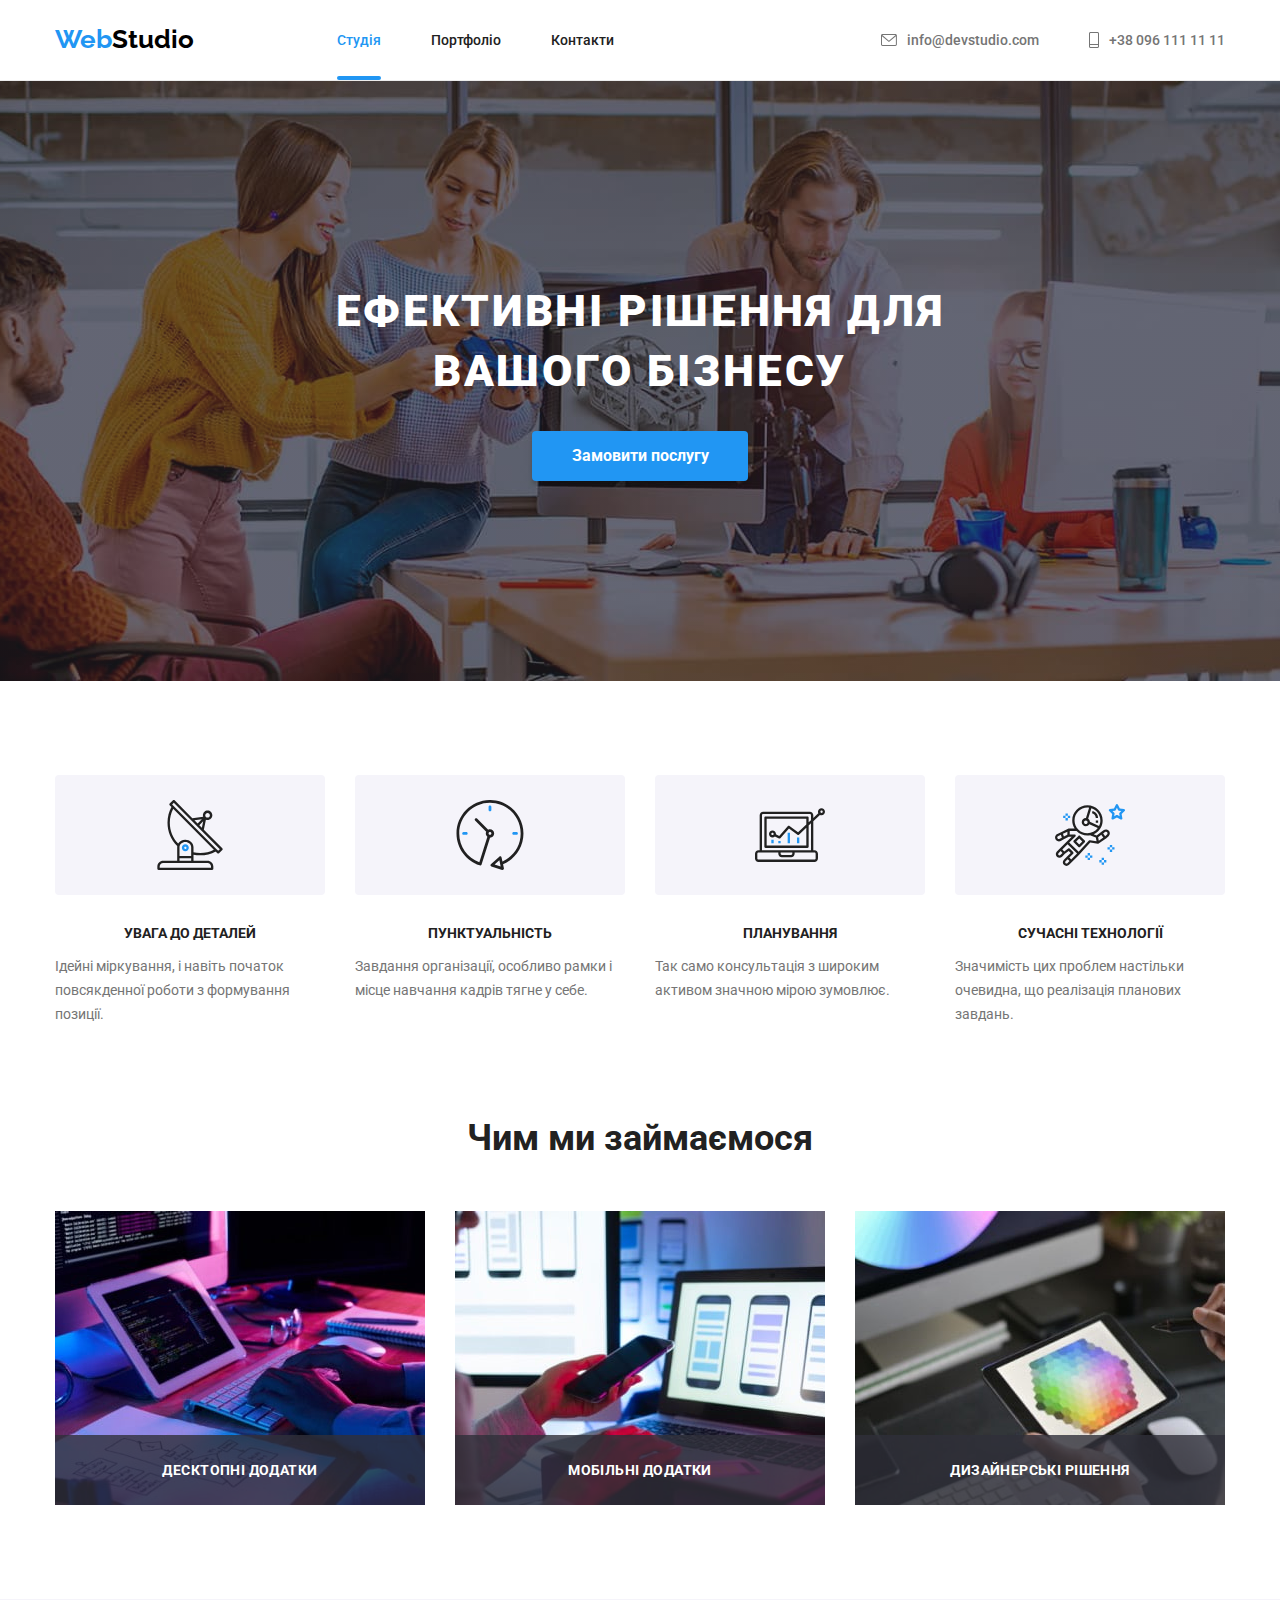
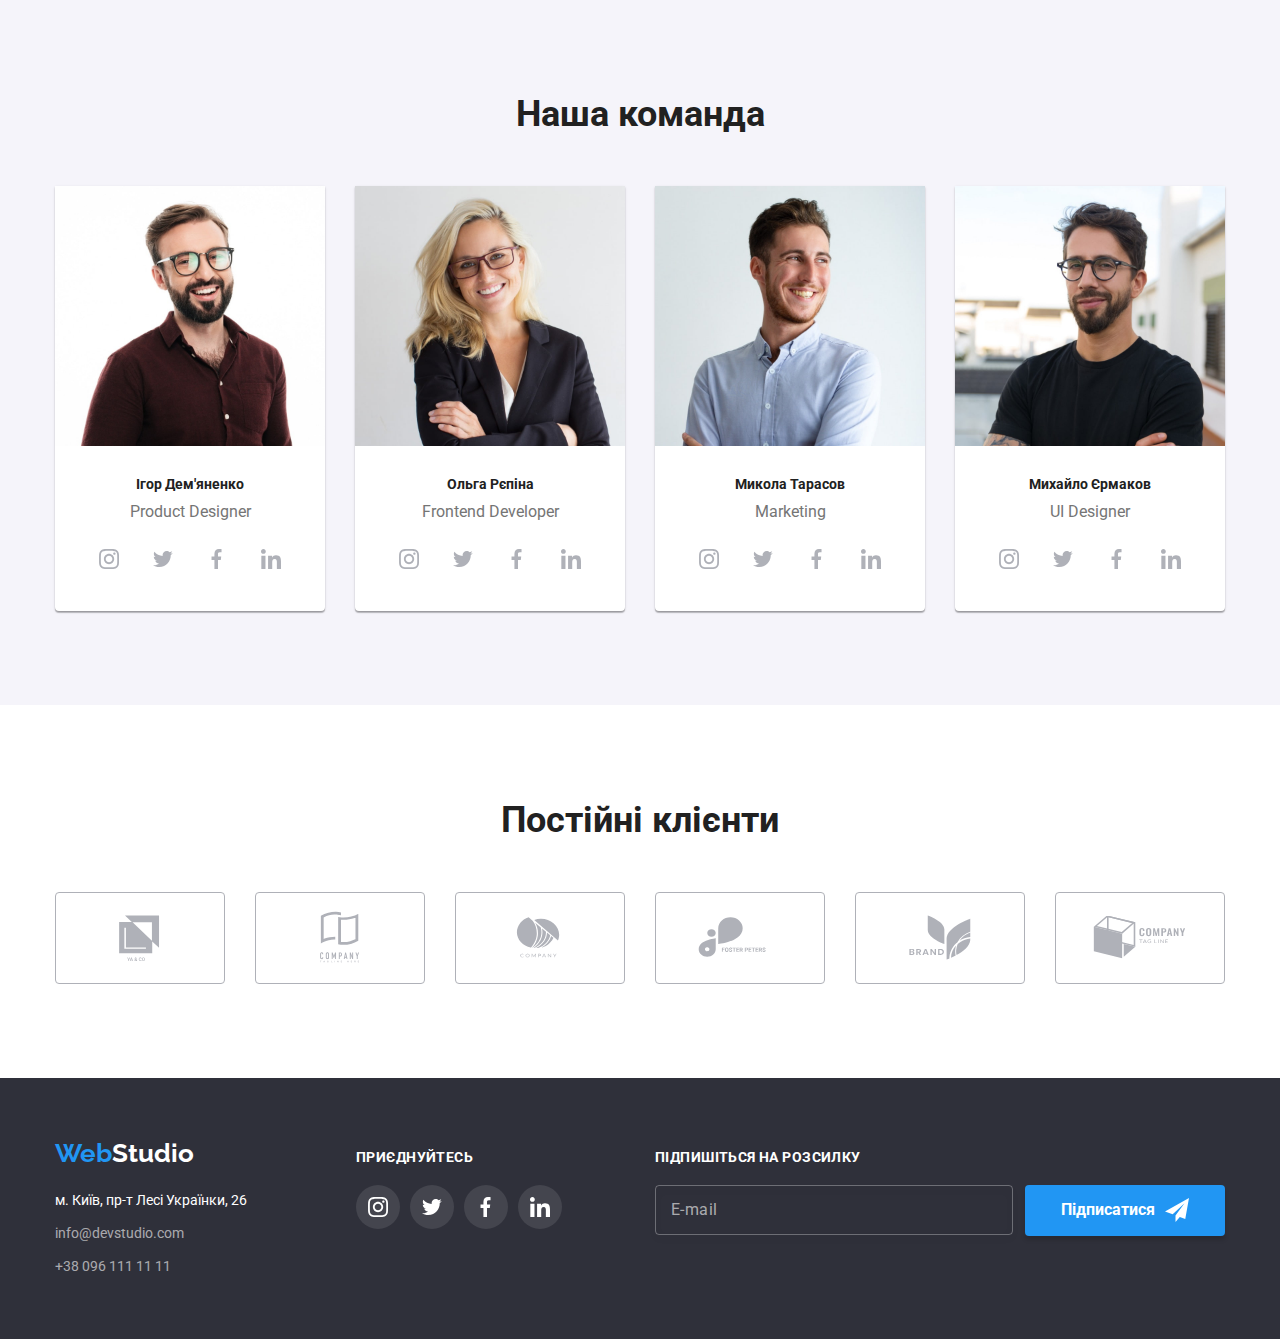
==== index.html @ 1f41b93c "Initial commit" ====
<!DOCTYPE html>
<html lang="uk">
  <head>
    <meta charset="UTF-8" />
    <meta http-equiv="X-UA-Compatible" content="IE=edge" />
    <meta name="viewport" content="width=device-width, initial-scale=1.0" />
    <title>Студія</title>
    <!-- шрифти -->
    <link rel="preconnect" href="https://fonts.googleapis.com" />
    <link rel="preconnect" href="https://fonts.gstatic.com" crossorigin />
    <link
      href="https://fonts.googleapis.com/css2?family=Raleway:wght@700&family=Roboto:wght@400;500;700;900&display=swap"
      rel="stylesheet"
    />
    <!-- нормалізатор -->
    <link
      rel="stylesheet"
      href="https://cdnjs.cloudflare.com/ajax/libs/modern-normalize/1.1.0/modern-normalize.min.css"
    />
    <!-- стилі -->
    <link rel="stylesheet" href="./css/styles.css" />
  </head>

  <body>
    <header class="top-line">
      <div class="container mein-line">
        <nav class="nav-sector">
          <a class="link logo-link" href="./index.html"><span class="logo">Web</span>Studio</a>
          <ul class="site-nav list">
            <li class="item"><a class="link connect current" href="./index.html">Студія</a></li>
            <li class="item">
              <a class="link connect" href="./portfolio.html">Портфоліо</a>
            </li>
            <li class="item"><a class="link connect" href="#">Контакти</a></li>
          </ul>
        </nav>
        <ul class="contact list">
          <li class="item">
            <a class="link connect" href="mailto:info@devstudio.com">
              <svg class="icon" width="16" height="12">
                <use href="./images/icons.svg#envelope"></use></svg
              >info@devstudio.com
            </a>
          </li>
          <li class="item">
            <a class="link connect" href="tel:+380961111111">
              <svg class="icon" width="10" height="16">
                <use href="./images/icons.svg#phone"></use></svg
              >+38 096 111 11 11</a
            >
          </li>
        </ul>
      </div>
    </header>
    <main>
      <section class="hero">
        <div class="container">
          <h1 class="hero-title">Ефективні рішення для вашого бізнесу</h1>
          <button class="button button-hero" data-modal-open type="button">Замовити послугу</button>
        </div>
      </section>

      <section class="section">
        <!-- прихований заголовок -->
        <h2 class="visually-hidden">Переваги студії</h2>
        <div class="container">
          <ul class="list merit">
            <li class="list-merit">
              <div class="thumb">
                <svg class="thumb-icon" width="70" height="70">
                  <use href="./images/icons.svg#antenna"></use>
                </svg>
              </div>
              <h3 class="section-subtitle">УВАГА ДО ДЕТАЛЕЙ</h3>
              <p class="post-text">
                Ідейні міркування, i навіть початок повсякденної роботи з формування позиції.
              </p>
            </li>
            <li class="list-merit">
              <div class="thumb">
                <svg class="thumb-icon" width="70" height="70">
                  <use href="./images/icons.svg#clock"></use>
                </svg>
              </div>
              <h3 class="section-subtitle">ПУНКТУАЛЬНІСТЬ</h3>
              <p class="post-text">
                Завдання організації, особливо рамки і місце навчання кадрів тягне у себе.
              </p>
            </li>
            <li class="list-merit">
              <div class="thumb">
                <svg class="thumb-icon" width="70" height="70">
                  <use href="./images/icons.svg#diagram"></use>
                </svg>
              </div>
              <h3 class="section-subtitle">ПЛАНУВАННЯ</h3>
              <p class="post-text">
                Так само консультація з широким активом значною мірою зумовлює.
              </p>
            </li>
            <li class="list-merit">
              <div class="thumb">
                <svg class="thumb-icon" width="70" height="70">
                  <use href="./images/icons.svg#astronaut"></use>
                </svg>
              </div>
              <h3 class="section-subtitle">СУЧАСНІ ТЕХНОЛОГІЇ</h3>
              <p class="post-text">
                Значимість цих проблем настільки очевидна, що реалізація планових завдань.
              </p>
            </li>
          </ul>
        </div>
      </section>
      <section class="section section-work">
        <div class="container">
          <h2 class="section-title">Чим ми займаємося</h2>
          <ul class="list work">
            <li class="work-foto">
              <img
                class="image"
                src="./images/studio/img-1.jpeg"
                alt="Програмист пряцює за столом. Нtml код."
                width="370"
                height="294"
              />
              <div class="work-overley">
                <h3 class="work-subtitle">Десктопні додатки</h3>
              </div>
            </li>

            <li class="work-foto">
              <img
                class="image"
                src="./images/studio/img-2.jpeg"
                alt="Дизайнер розробляе мобільні додатки. Інтерфейс для смартфона."
                width="370"
                height="294"
              />
              <div class="work-overley">
                <h3 class="work-subtitle">Мобільні додатки</h3>
              </div>
            </li>
            <li class="work-foto">
              <img
                class="image"
                src="./images/studio/img-3.jpeg"
                alt="Художник вебдизайнер вибирає кольор на графичному планшеті."
                width="370"
                height="294"
              />
              <div class="work-overley">
                <h3 class="work-subtitle">Дизайнерські рішення</h3>
              </div>
            </li>
          </ul>
        </div>
      </section>
      <section class="section-team section">
        <div class="container">
          <h2 class="section-title">Наша команда</h2>
          <ul class="list team">
            <li class="team-list">
              <img
                class="image member"
                src="./images/studio/img-4.jpeg"
                alt="Ігор Дем'яненко"
                width="270"
                height="260"
              />
              <h3 class="section-subtitle">Ігор Дем'яненко</h3>
              <p class="desc-text" lang="en">Product Designer</p>
              <ul class="list social-links">
                <li class="item social-item">
                  <a class="link social-link" href="#" aria-label="instagram">
                    <svg class="icon">
                      <use href="./images/icons.svg#instagram"></use>
                    </svg>
                  </a>
                </li>
                <li class="item social-item">
                  <a class="link social-link" href="#" aria-label="twitter">
                    <svg class="icon">
                      <use href="./images/icons.svg#twitter"></use>
                    </svg>
                  </a>
                </li>
                <li class="item social-item">
                  <a class="link social-link" href="#" aria-label="facebook">
                    <svg class="icon">
                      <use href="./images/icons.svg#facebook"></use>
                    </svg>
                  </a>
                </li>
                <li class="item social-item">
                  <a class="link social-link" href="#" aria-label="linkedin">
                    <svg class="icon">
                      <use href="./images/icons.svg#linkedin"></use>
                    </svg>
                  </a>
                </li>
              </ul>
            </li>
            <li class="team-list">
              <img
                class="image member"
                src="./images/studio/img-5.jpeg"
                alt="Ольга Рєпіна"
                width="270"
                height="260"
              />
              <h3 class="section-subtitle">Ольга Рєпіна</h3>
              <p class="desc-text" lang="en">Frontend Developer</p>
              <ul class="list social-links">
                <li class="item social-item">
                  <a class="link social-link" href="#" aria-label="instagram">
                    <svg class="icon">
                      <use href="./images/icons.svg#instagram"></use>
                    </svg>
                  </a>
                </li>
                <li class="item social-item">
                  <a class="link social-link" href="#" aria-label="twitter">
                    <svg class="icon">
                      <use href="./images/icons.svg#twitter"></use>
                    </svg>
                  </a>
                </li>
                <li class="item social-item">
                  <a class="link social-link" href="#" aria-label="facebook">
                    <svg class="icon">
                      <use href="./images/icons.svg#facebook"></use>
                    </svg>
                  </a>
                </li>
                <li class="item social-item">
                  <a class="link social-link" href="#" aria-label="linkedin">
                    <svg class="icon">
                      <use href="./images/icons.svg#linkedin"></use>
                    </svg>
                  </a>
                </li>
              </ul>
            </li>
            <li class="team-list">
              <img
                class="image member"
                src="./images/studio/img-6.jpeg"
                alt="Микола Тарасов"
                width="270"
                height="260"
              />
              <h3 class="section-subtitle">Микола Тарасов</h3>
              <p class="desc-text" lang="en">Marketing</p>
              <ul class="list social-links">
                <li class="item social-item">
                  <a class="link social-link" href="#" aria-label="instagram">
                    <svg class="icon">
                      <use href="./images/icons.svg#instagram"></use>
                    </svg>
                  </a>
                </li>
                <li class="item social-item">
                  <a class="link social-link" href="#" aria-label="twitter">
                    <svg class="icon">
                      <use href="./images/icons.svg#twitter"></use>
                    </svg>
                  </a>
                </li>
                <li class="item social-item">
                  <a class="link social-link" href="#" aria-label="facebook">
                    <svg class="icon">
                      <use href="./images/icons.svg#facebook"></use>
                    </svg>
                  </a>
                </li>
                <li class="item social-item">
                  <a class="link social-link" href="#" aria-label="linkedin">
                    <svg class="icon">
                      <use href="./images/icons.svg#linkedin"></use>
                    </svg>
                  </a>
                </li>
              </ul>
            </li>
            <li class="team-list">
              <img
                class="image member"
                src="./images/studio/img-7.jpeg"
                alt="Михайло Єрмаков"
                width="270"
                height="260"
              />
              <h3 class="section-subtitle">Михайло Єрмаков</h3>
              <p class="desc-text" lang="en">UI Designer</p>
              <ul class="list social-links">
                <li class="item social-item">
                  <a class="link social-link" href="#" aria-label="instagram">
                    <svg class="icon">
                      <use href="./images/icons.svg#instagram"></use>
                    </svg>
                  </a>
                </li>
                <li class="item social-item">
                  <a class="link social-link" href="#" aria-label="twitter">
                    <svg class="icon">
                      <use href="./images/icons.svg#twitter"></use>
                    </svg>
                  </a>
                </li>
                <li class="item social-item">
                  <a class="link social-link" href="#" aria-label="facebook">
                    <svg class="icon">
                      <use href="./images/icons.svg#facebook"></use>
                    </svg>
                  </a>
                </li>
                <li class="item social-item">
                  <a class="link social-link" href="#" aria-label="linkedin">
                    <svg class="icon">
                      <use href="./images/icons.svg#linkedin"></use>
                    </svg>
                  </a>
                </li>
              </ul>
            </li>
          </ul>
        </div>
      </section>
      <section class="section">
        <div class="container">
          <h2 class="section-title">Постійні клієнти</h2>
          <ul class="list clients">
            <li class="clients-item">
              <a class="link clients-link" href="#">
                <svg class="thumb-icon">
                  <use href="./images/icons.svg#client-1"></use>
                </svg>
              </a>
            </li>
            <li class="clients-item">
              <a class="link clients-link" href="#">
                <svg class="thumb-icon">
                  <use href="./images/icons.svg#client-2"></use>
                </svg>
              </a>
            </li>
            <li class="clients-item">
              <a class="link clients-link" href="#">
                <svg class="thumb-icon">
                  <use href="./images/icons.svg#client-3"></use>
                </svg>
              </a>
            </li>
            <li class="clients-item">
              <a class="link clients-link" href="#">
                <svg class="thumb-icon">
                  <use href="./images/icons.svg#client-4"></use>
                </svg>
              </a>
            </li>
            <li class="clients-item">
              <a class="link clients-link" href="#">
                <svg class="thumb-icon">
                  <use href="./images/icons.svg#client-5"></use>
                </svg>
              </a>
            </li>
            <li class="clients-item">
              <a class="link clients-link" href="#">
                <svg class="thumb-icon">
                  <use href="./images/icons.svg#client-6"></use>
                </svg>
              </a>
            </li>
          </ul>
        </div>
      </section>
    </main>
    <footer class="page-footer">
      <div class="container footer-conteiner">
        <div class="footer-link">
          <a class="link logo-link logo-footer" href="./index.html"
            ><span class="logo">Web</span>Studio</a
          >
          <address>
            <ul class="list address">
              <li class="address-item">
                <a
                  class="link reach"
                  href="https://goo.gl/maps/CPtrU1FHBa2aNyZL9"
                  target="_blank"
                  rel="noopener noreferrer nofollow"
                  >м. Київ, пр-т Лесі Українки, 26</a
                >
              </li>
              <li class="address-item">
                <a class="link connect contact-address" href="mailto:info@devstudio.com"
                  >info@devstudio.com</a
                >
              </li>
              <li class="address-item">
                <a class="link connect contact-address" href="tel:+380961111111"
                  >+38 096 111 11 11</a
                >
              </li>
            </ul>
          </address>
        </div>
        <div class="social-bloc">
          <p class="welcome-text"><strong>приєднуйтесь</strong></p>
          <ul class="list social-links">
            <li class="item social-item">
              <a class="link social-link welcome-link" href="#" aria-label="instagram">
                <svg class="icon">
                  <use href="./images/icons.svg#instagram"></use>
                </svg>
              </a>
            </li>
            <li class="item social-item">
              <a class="link social-link welcome-link" href="#" aria-label="twitter">
                <svg class="icon">
                  <use href="./images/icons.svg#twitter"></use>
                </svg>
              </a>
            </li>
            <li class="item social-item">
              <a class="link social-link welcome-link" href="#" aria-label="facebook">
                <svg class="icon">
                  <use href="./images/icons.svg#facebook"></use>
                </svg>
              </a>
            </li>
            <li class="item social-item">
              <a class="link social-link welcome-link" href="#" aria-label="linkedin">
                <svg class="icon">
                  <use href="./images/icons.svg#linkedin"></use>
                </svg>
              </a>
            </li>
          </ul>
        </div>
        <div class="subscribe">
          <p class="welcome-text"><strong>Підпишіться на розсилку</strong></p>
          <form class="form-footer js-speaker-form">
            <input type="email" class="form-input-footer" name="email" id="mail" />
            <label for="mail" class="form-label-footer">E-mail</label>
            <button class="button button-hero btn-submit" type="submit">
              Підписатися<svg class="icon" width="24" height="24">
                <use href="./images/icons.svg#send"></use>
              </svg>
            </button>
          </form>
        </div>
      </div>
    </footer>

    <div class="bacdrop is-hidden" data-modal>
      <div class="modal">
        <form class="form js-speaker-form">
          <button class="button btn-close" data-modal-close type="button" aria-label="close">
            <svg class="icon" width="18" height="18">
              <use href="./images/icons.svg#close"></use>
            </svg>
          </button>

          <b class="slogan">Залиште свої дані, ми вам передзвонимо</b>

          <p class="form-field">
            <label for="name" class="form-label">Ім'я</label>
            <input type="name" class="form-input" name="name" id="name" />
            <svg class="icon" width="18" height="18">
              <use href="./images/icons.svg#person"></use>
            </svg>
          </p>

          <p class="form-field">
            <label for="tel" class="form-label">Телефон</label>
            <input type="tel" class="form-input" name="tel" id="tel" />
            <svg class="icon" width="18" height="18">
              <use href="./images/icons.svg#tel"></use>
            </svg>
          </p>

          <p class="form-field">
            <label for="mail" class="form-label">Пошта</label>
            <input type="email" class="form-input" name="email" id="mail" />
            <svg class="icon" width="18" height="18">
              <use href="./images/icons.svg#evelope-black"></use>
            </svg>
          </p>

          <p class="form-field form-comment">
            <label for="comment" class="form-label">Коментар</label>
            <textarea
              name="comment"
              class="form-textarea"
              rows="5"
              placeholder="Введіть текст"
              id="comment"
            ></textarea>
          </p>

          <p class="check">
            <label for="policy" class="form-label"><input type="checkbox" class="checkbox" name="policy" id="policy" /><svg class="icon" width="18" height="18">
              <use href="./images/icons.svg#check"></use>
            </svg>Погоджуюся з розсилкою та приймаю <a class="policy" href="http://">Умови договору</a>
            </label>
          </p>

          <button class="button button-hero btn-submit" type="submit">Відправити</button>
        </form>
      </div>
    </div>
    <script src="./js/modal.js"></script>

    <script>
      (() => {
        document.querySelector(".js-speaker-form").addEventListener("submit", e => {
          e.preventDefault();

          new FormData(e.currentTarget).forEach((value, name) => console.log(`${name}: ${value}`));

          e.currentTarget.reset();
        });
      })();
    </script>
  </body>
</html>
---- css/styles.css ----
:root {
  /* шрифти */
  --font-family-primary: "Roboto", sans-serif;
  --font-weight-more: 700;
  --font-weight-less: 500;
  --font-size-more: 16px;
  --font-size-less: 14px;
  /* колор */
  --color-primary: #757575;
  --color-secondary: #212121;
  --color-brand: #2f303a;
  --color-img-overlay: rgba(47, 48, 58, 0.4);
  --color-accent: #2196f3;
  --top-line-bg: #ffffff;
  --color-background: #ffffff;
  --color-background-light: #f5f4fa;
  --color-logo: #000000;
  --color-logo-footer: #ffffff;
  --color-hero: #ffffff;
  --color-white: #ffffff;
  --color-activ-btn: #188ce8;
  --color-header-border: #ececec;
  --color-border-box: #eeeeee;
  --color-icon: #afb1b8;
  --color-contact-tooter: rgba(255, 255, 255, 0.6);
  /* анімація */
  --color-background-box: rgba(33, 150, 243, 0.9);
  --timing-function: cubic-bezier(0.4, 0, 0.2, 1);
  /*  */
  --fill-icon-dark: #212121;
}
/* спадкодавець */
body {
  background-color: var(--color-background);
  color: var(--color-primary);
  font-family: var(--font-family-primary);
  margin: 0;
}

/* скидання властивості стилей */
.list {
  list-style: none;
  padding: 0;
  margin: 0;
}

.image {
  display: block;
  max-width: 100%;
  height: auto;
}

.link {
  text-decoration: none;
}

/* кнопка загальні властивості */
.button {
  border: none;
  margin-top: 0;
  margin-bottom: 0;
  cursor: pointer;
  border-radius: 4px;
  font-family: inherit;
  font-size: var(--font-size-more);
}

/* Порядок оформлення стилів:
1. Позиціювання єлементів
2. Блочна модель (геометрія)
3. Кольор та текст
4. Ефекти (аніації, переходи) */

/* Оформлення блоків */
.container {
  width: 1200px;
  margin-left: auto;
  margin-right: auto;
  padding: 0 15px;
}

/* heder */
.top-line {
  background-color: var(--top-line-bg);
  border-bottom: 1px solid var(--color-header-border);
}

/*logo*/
.logo {
  color: var(--color-accent);
}

.logo-link {
  margin-right: 93px;
  color: var(--color-logo);
  font-family: "Raleway", sans-serif;
  font-weight: 700;
  font-size: 26px;
  line-height: 1.2;
  text-decoration: none;
}

/*  header */
.mein-line {
  display: flex;
}
/* Site nav*/
.nav-sector {
  display: flex;
  align-items: center;
  gap: 50px;
}
.site-nav {
  display: flex;
  gap: 50px;
}

.site-nav .connect {
  display: block;
  padding: 32px 0;
  color: var(--color-secondary);
  font-weight: var(--font-weight-less);
  font-size: var(--font-size-less);
  line-height: 1.143;
}

.connect {
  transition: color 250ms var(--timing-function);
}

.site-nav .connect:hover,
.site-nav .connect:focus {
  color: var(--color-accent);
}

.site-nav .connect.current {
  color: var(--color-accent);
}
.site-nav .item {
  text-decoration: unset;
  text-decoration-line: var(--color-accent);
}
/*contact*/
.contact {
  display: flex;
  margin-left: auto;
  gap: 50px;
}

.current {
  position: relative;
}

.current::after {
  content: "";
  position: absolute;
  left: 0;
  bottom: 0;
  display: block;
  width: 100%;
  height: 4px;
  border-radius: 2px;
  background-color: var(--color-accent);
}

/* Мейл. тел. */
.contact .connect {
  display: flex;
  padding: 32px 0;
  gap: 10px;
  color: var(--color-primary);
  font-weight: var(--font-weight-less);
  font-size: var(--font-size-less);
  fill: currentColor;
  line-height: 1.143;
}

.contact .connect:hover,
.contact .connect:focus {
  color: var(--color-accent);
}

/* іконки мейл. тел. */
.connect .icon {
  align-self: center;
}

/* hero */
.hero {
  text-align: center;
  padding-top: 200px;
  padding-bottom: 200px;
  max-width: 1600px;
  margin: 0 auto;
  background-color: var(--color-brand);
  background-image: linear-gradient(to right, var(--color-img-overlay), var(--color-img-overlay)),
    url(../images/studio/Img-team.jpeg);
  background-repeat: no-repeat;
  background-size: cover;
  background-position: center;
}

.hero-title {
  margin: 0 auto;
  margin-bottom: 30px;
  text-transform: uppercase;
  text-align: center;
  letter-spacing: 0.06em;
  width: 696px;
  color: var(--color-hero);
  font-weight: 900;
  font-size: 44px;
  line-height: 1.364;
}

.button-hero {
  padding: 10px 32px;
  min-width: 216px;
  align-items: center;
  text-align: center;
  color: var(--color-white);
  background-color: var(--color-accent);
  box-shadow: 0px 4px 4px rgba(0, 0, 0, 0.15);
  font-weight: var(--font-weight-more);
  line-height: 1.9;

  transition: background-color 250ms var(--timing-function);
}
/* активна кнопка в герої*/
.button-hero:hover,
.button-hero:focus {
  background-color: var(--color-activ-btn);
  box-shadow: 0px 4px 4px rgba(0, 0, 0, 0.15);
}
/* section */
.section {
  padding-top: 94px;
  padding-bottom: 94px;
}

/* переваги студії */
.merit {
  display: flex;
  max-width: 1170px;
  height: 248px;
  gap: 30px;
}

.visually-hidden {
  position: absolute;
  white-space: nowrap;
  width: 1px;
  height: 1px;
  overflow: hidden;
  border: 0;
  padding: 0;
  clip: rect(0 0 0 0);
  clip-path: inset(50%);
  margin: -1px;
}

.list-merit {
  width: 270px;
}

.thumb {
  display: flex;
  align-items: center;
  justify-content: center;
  height: 120px;
  background-color: var(--color-background-light);
  border-radius: 4px;
  margin-bottom: 30px;
}

.section-subtitle {
  margin-top: 0px;
  margin-bottom: 10px;
  text-align: center;

  color: var(--color-secondary);
  font-weight: var(--font-weight-more);
  font-size: var(--font-size-less);
  line-height: 1.143;
}

.member {
  margin-bottom: 30px;
}

/* чим ми займаемося */
.section-work {
  padding-top: 0;
}
.section-title {
  margin-top: 0;
  margin-bottom: 50px;
  text-align: center;
  color: var(--color-secondary);
  font-weight: var(--font-weight-more);
  font-size: 36px;
  line-height: 1.2;
}

.work {
  display: flex;
  gap: 30px;
}
.work-foto {
  position: relative;
}

.work-overley {
  position: absolute;
  bottom: 0;
  right: 0;
  width: 100%;
  height: 70px;

  background: rgba(47, 48, 58, 0.8);
}

.work-subtitle {
  padding: 27px 0;
  margin: 0;
  color: var(--color-white);
  font-size: var(--font-size-less);
  line-height: 1.143;
  letter-spacing: 0.03em;
  text-align: center;
  text-transform: uppercase;
}

/* наша команда */
.section-team {
  background-color: var(--color-background-light);
}

.team {
  display: flex;
  gap: 30px;
}

.team-list {
  background-color: var(--color-white);
  box-shadow: 0px 1px 3px rgba(0, 0, 0, 0.12), 0px 1px 1px rgba(0, 0, 0, 0.14),
    0px 2px 1px rgba(0, 0, 0, 0.2);
  border-radius: 0px 0px 4px 4px;
}

.desc-text {
  margin-top: 0;
  margin-bottom: 16px;
  text-align: center;

  font-size: var(--font-size-more);
  line-height: 1.2;
}

/* блок посилань на соцмережи */
.social-links {
  display: flex;
  align-items: center;
  justify-content: center;
  margin: 0 auto;
  gap: 10px;
  margin-bottom: 30px;
}

/* посилання на соцмережи */
.social-item {
  width: 44px;
  height: 44px;
}

.item .social-link {
  display: flex;
  align-items: center;
  justify-content: center;
  border-radius: 50%;
  width: 100%;
  height: 100%;
  color: var(--color-icon);
  fill: currentColor;

  transition: background-color 250ms var(--timing-function), color 250ms var(--timing-function);
}

.social-link .icon {
  width: 20px;
  height: 20px;
}

.item .social-link:hover,
.item .social-link:focus {
  background-color: var(--color-accent);
  color: var(--color-white);
}

/* Постійні кліенти */
.clients {
  display: flex;
  gap: 30px;
}

.clients-item {
  width: 170px;
  height: 92px;
}

.clients-link {
  display: flex;
  align-items: center;
  justify-content: center;
  width: 100%;
  height: 100%;
}

.clients-link .thumb-icon {
  width: 170px;
  height: 92px;
  fill: var(--color-icon);
  padding: 0 32px;
  border: 1px solid var(--color-icon);
  border-radius: 4px;

  transition: fill 250ms var(--timing-function), border-color 250ms var(--timing-function);
}

.clients-link .thumb-icon:hover {
  fill: var(--color-accent);
  border-color: var(--color-accent);
}

/* futer */
.page-footer {
  padding-top: 60px;
  padding-bottom: 60px;

  background-color: var(--color-brand);
}

.footer-conteiner {
 display: flex;
  align-items: baseline;
  gap: 93px;
}

.footer-link {
  min-width: 208px;
}
/* logo */
.logo-footer {
  color: var(--color-logo-footer);
}
/* address */
.address {
  margin-top: 20px;
}

.address-item {
  margin-bottom: 9px;
}
.address-item:last-child {
  margin-bottom: 0;
}
.reach {
  color: var(--color-white);
  font-style: normal;
  font-weight: inherit;
  font-size: var(--font-size-less);
  line-height: 1.714;

  transition: color 250ms var(--timing-function);
}

.reach:hover,
.reach:focus {
  color: var(--color-accent);
}

.contact-address {
  color: rgba(255, 255, 255, 0.6);
  font-style: normal;
  font-weight: inherit;
  font-size: var(--font-size-less);
  line-height: 1.714;
  transition: color 250ms var(--timing-function);
}

.contact-address:hover,
.contact-address:focus {
  color: var(--color-accent);
}

/* запрошення у футорі */

.welcome-text {
  text-transform: uppercase;
  font-size: 14px;
  line-height: 1.143;
  letter-spacing: 0.03em;
  color: var(--color-white);
  margin: 0;
  margin-bottom: 20px;
}

.welcome-link {
  background: rgba(255, 255, 255, 0.1);
}

.welcome-link .icon {
  fill: var(--color-white);
}


.form-footer {
  position: relative;
  display: flex;
  align-items: center;
  justify-content: center;
  gap: 12px;
}

.form-footer > .btn-submit {
  display: flex;
  align-items: center;
  justify-content: center;
  min-width: 200px;
  fill: currentColor;
  gap: 10px;
}

.form-footer .form-input-footer {
  width: 358px;
  height: 50px;
  padding: 15px 16px;
  background-color: transparent;
  border: 1px solid rgba(255, 255, 255, 0.3);
  filter: drop-shadow(0px 4px 4px rgba(0, 0, 0, 0.15));
  border-radius: 4px;
  opacity: 1;
  font-size: 16px;
  line-height: 1.25;
  letter-spacing: 0.03em;

  color: rgba(255, 255, 255, 0.6);
}

.form-input-footer:focus + .form-label-footer {
  opacity: 0;
}

.form-label-footer {
  position: absolute;
  top: 15px;
  left: 16px;
  display: flex;
  align-items: center;
  font-size: 16px;
  line-height: 1.25;
  letter-spacing: 0.03em;

  color: rgba(255, 255, 255, 0.6);
}

/* porfolio */
/* кнопки фільтр */
.btn-line {
  display: flex;
  justify-content: center;
  margin-bottom: 50px;
  gap: 8px;
}

.button-filter {
  padding: 6px 22px;
  color: var(--color-secondary);
  background: var(--color-background-light);
  font-weight: var(--font-weight-less);
  line-height: 1.625;

  transition: color 250ms var(--timing-function), background-color 250ms var(--timing-function),
    box-shadow 250ms var(--timing-function);
}

.button-filter:hover,
.button-filter:focus {
  background-color: var(--color-accent);
  color: var(--color-white);
  box-shadow: 0px 3px 1px rgba(0, 0, 0, 0.1), 0px 1px 2px rgba(0, 0, 0, 0.08),
    0px 2px 2px rgba(0, 0, 0, 0.12);
}

.button-filter:active {
  background-color: var(--color-activ-btn);
}

/* список робіт */
.portfolio {
  display: flex;
  flex-wrap: wrap;
  gap: 30px;
}
.portfolio-box {
  flex-basis: calc((100% - 60px) / 3);
  transition: box-shadow 250ms var(--timing-function);
}

/* обкладинка */
.cover {
  position: relative;
  overflow: hidden;
}
.overlay {
  position: absolute;
  top: 0;
  left: 0;
  width: 100%;
  height: 100%;
  background-color: var(--color-background-box);

  transform: translateY(100%);
  transition: transform 250ms var(--timing-function);
}

.portfolio-box:hover .overlay {
  transform: translateY(0);
}

.overlay:hover,
.overlay:focus {
  transform: translateY(0);
}

/* опис роботи */
.job-description {
  color: var(--color-white);
  padding: 63px 24px;
  font-size: 18px;
  line-height: 1.555;
  letter-spacing: 0.03em;
}

.text-content {
  padding: 20px 24px;
  border: 1px solid var(--color-border-box);
  border-top: 0;
}

.portfolio-box:hover,
.portfolio-box:focus {
  box-shadow: 0px 1px 1px rgba(0, 0, 0, 0.12), 0px 4px 4px rgba(0, 0, 0, 0.06),
    1px 4px 6px rgba(0, 0, 0, 0.16);
}

.post-text {
  font-size: var(--font-size-less);
  line-height: 1.714;
}

.box-subtitle {
  margin: 0;
  color: var(--color-secondary);
  font-weight: var(--font-weight-more);
  font-size: 18px;
  line-height: 2;
  letter-spacing: 0.06em;
  white-space: nowrap;
  overflow: hidden;
  text-overflow: ellipsis;
}

.desc {
  margin: 0;
  margin-top: 4px;
  color: var(--color-primary);
  font-size: var(--font-size-more);
  line-height: 1.875;
  letter-spacing: 0.03em;
}

/* чи буде кращим використати для фону у герої контейнер .container-fluid ? */

.bacdrop {
  position: fixed;
  top: 0;
  left: 0;
  width: 100%;
  height: 100%;
  background-color: rgba(47, 48, 58, 0.4);

  opacity: 1;
  transition: opacity 250ms var(--timing-function);
}

.bacdrop.is-hidden {
  opacity: 0;
  pointer-events: none;
}

.bacdrop.is-hidden .modal {
  transform: translate(-50%, -50%) scale(2.4);
}

.modal {
  position: absolute;
  top: 50%;
  left: 50%;

  width: 528px;
  height: 581px;

  background: var(--color-white);
  box-shadow: 0px 1px 3px rgba(0, 0, 0, 0.12), 0px 1px 1px rgba(0, 0, 0, 0.14),
    0px 2px 1px rgba(0, 0, 0, 0.2);
  border-radius: 4px;

  transform: translate(-50%, -50%) scale(1);
  transition: transform 250ms var(--timing-function);
}

.btn-close {
  position: absolute;
  top: 8px;
  right: 8px;
  display: flex;
  align-items: center;
  justify-content: center;
  margin: 0;
  padding: 0;
  width: 30px;
  height: 30px;
  border-radius: 50%;
  background: var(--color-white);
  border: 1px solid rgba(0, 0, 0, 0.1);
  color: var(--color-icon);

  transition: fill 250ms var(--timing-function);
}

.btn-close:hover,
.btn-close:focus {
  fill: var(--color-accent);
}

/* оформляння форм */
/* форми у модальному вікні */

/* Порядок оформлення стилів:
1. Позиціювання єлементів
2. Блочна модель (геометрія)
3. Кольор та текст
4. Ефекти (аніації, переходи) */

textarea {
  resize: none;
}

.form {
  max-width: 528px;
  margin: 0 auto;
  padding: 40px;
  flex-direction: column;
}

.slogan {
  display: block;
  margin: 0;
  margin-bottom: 12px;
  font-size: 20px;
  line-height: 1.15;
  text-align: center;
  color: var(--color-secondary);
}

.form-field {
  position: relative;
  display: flex;
  flex-direction: column;
  margin: 0;
  margin-bottom: 10px;
}

.form-field > .form-label {
  font-size: 12px;
  line-height: 1.167;
  letter-spacing: 0.01em;
  margin-bottom: 4px;

  transition: color 250ms var(--timing-function);
}

.form-field > .form-input {
  height: 40px;
  padding: 12px 42px;
  border: 1px solid rgba(33, 33, 33, 0.2);
  border-radius: 4px;

  transition: border 250ms var(--timing-function);
}

.form-field .form-textarea {
  padding: 12px 16px;
  border: 1px solid rgba(33, 33, 33, 0.2);
  border-radius: 4px;

  transition: border 250ms var(--timing-function);
}

.form-field .form-textarea::placeholder {
  font-size: 12px;
  line-height: 1.167;
  letter-spacing: 0.01em;
  color: rgba(117, 117, 117, 0.5);
}

.form-comment {
  margin-bottom: 20px;
}

.form-field > .icon {
  position: absolute;
  top: 50%;
  left: 12px;
  fill: var(--fill-icon-dark);

  transition: fill 250ms var(--timing-function);
}

.form-input:hover,
.form-input:focus,
.form-textarea:hover,
.form-textarea:focus {
  border: 1px solid var(--color-accent);
  outline: none;
}

.form-field:hover > .icon,
.form-field:focus-within > .icon {
  fill: var(--color-accent);
}

/* прийняття умов відправки форми */

.check {
  
  display: flex;
  align-items: center;
  justify-content: center;
  margin: 0 0 30px;
}

.check > .form-label {
  position: relative;
  margin-left: 8px;
  padding-left: 23px;
  font-size: 14px;
  line-height: 1.714;
  letter-spacing: 0.03em;
  user-select: none;
}

/* .check .icon { */
  .form-label .icon {
  position: absolute;
  top: 50%;
  left: 0;
  width: 16px;
  height: 15px;
 
  border: 2px solid var(--color-secondary);
  border-radius: 2px;
  background-color: var(--color-background);

  transform: translateY(-50%);
  fill: transparent;
  transition: border-color 250ms var(--timing-function),
  background-color 250ms var(--timing-function);
  cursor: pointer;
}

  .checkbox:checked + .icon {
  background-color: var(--color-accent);
  border: transparent;
  fill: var(--color-background);
}

/* прихований чекет */
.check .checkbox {
  position: absolute;
  white-space: nowrap;
  width: 1px;
  height: 1px;
  overflow: hidden;
  border: 0;
  padding: 0;
  clip: rect(0 0 0 0);
  clip-path: inset(50%);
  margin: -1px;
}

.policy {
  color: var(--color-accent);
  transition: color 250ms var(--timing-function);
}

.policy:hover,
.policy:focus {
  color: var(--color-activ-btn);
}

/* кнопка відправки форми */
.btn-submit {
  display: flex;
  align-items: center;
  justify-content: center;
  min-width: 200px;
  margin-left: auto;
  margin-right: auto;
}
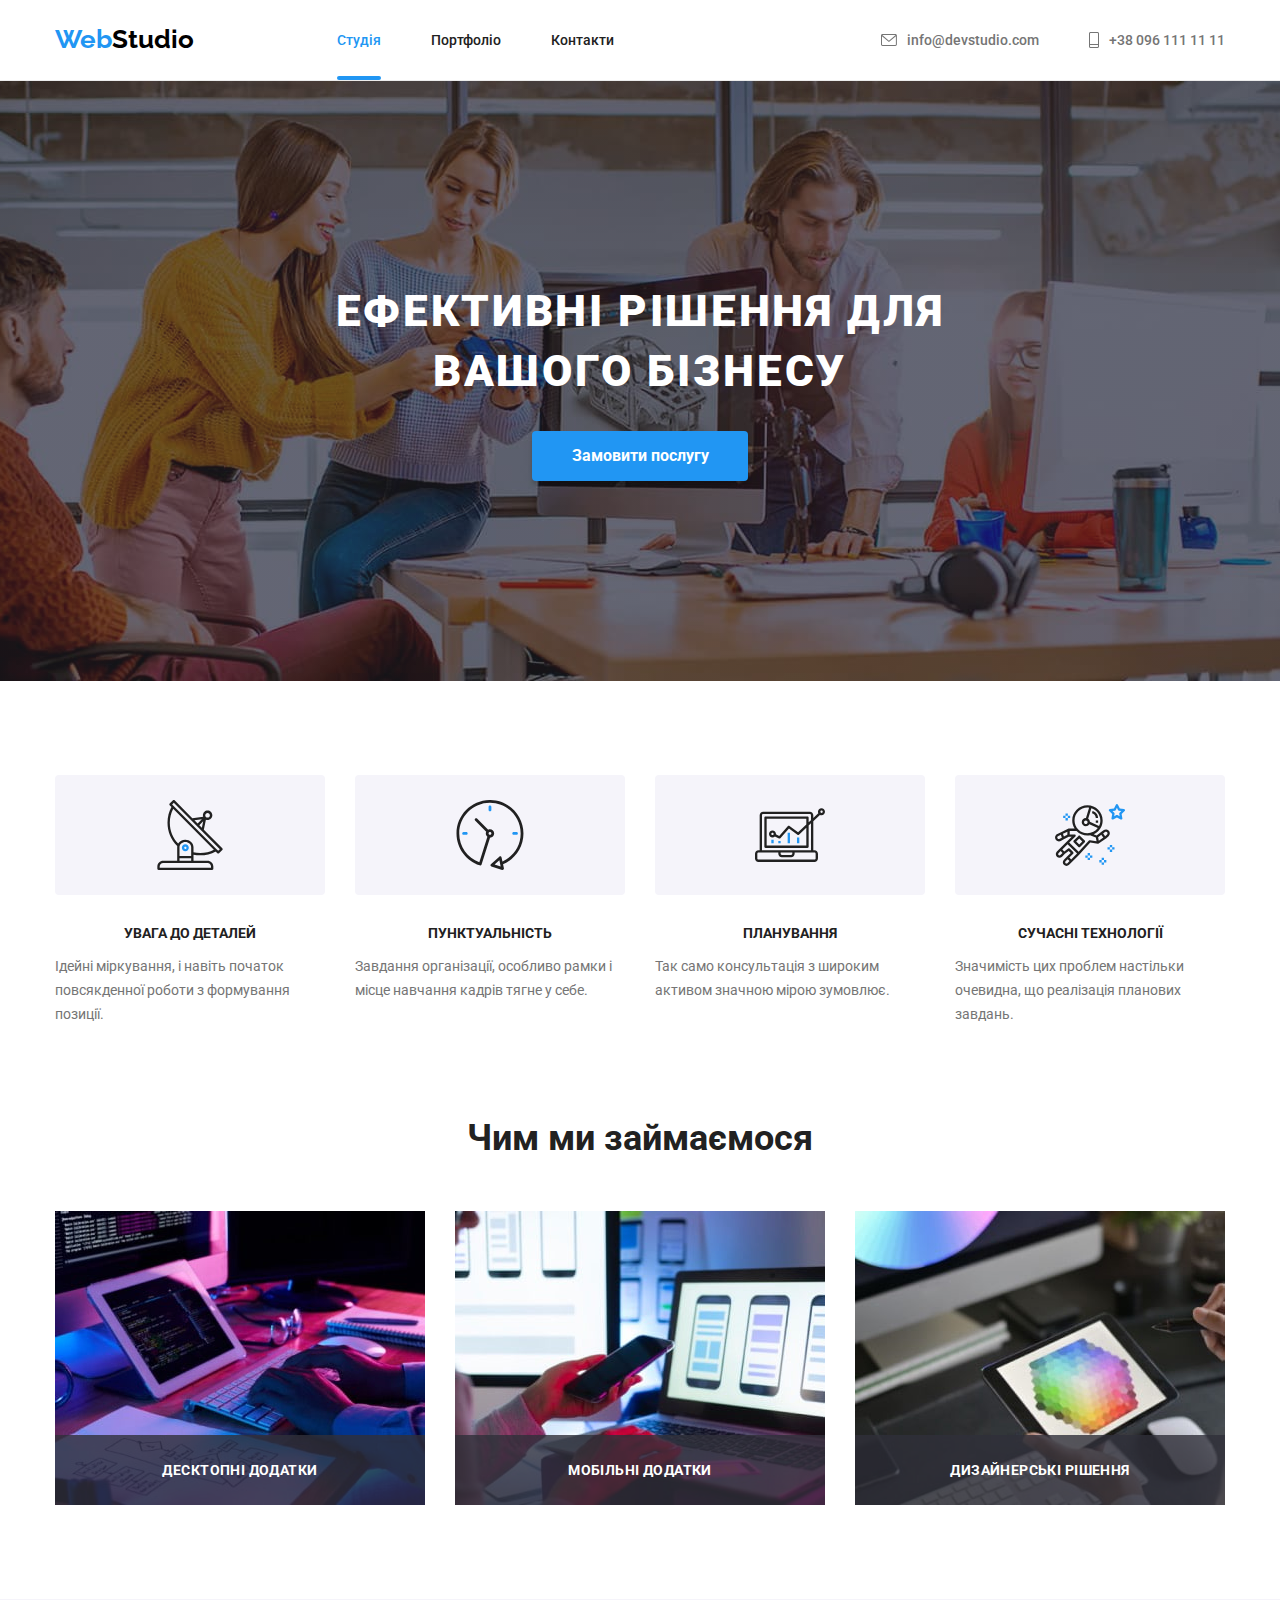
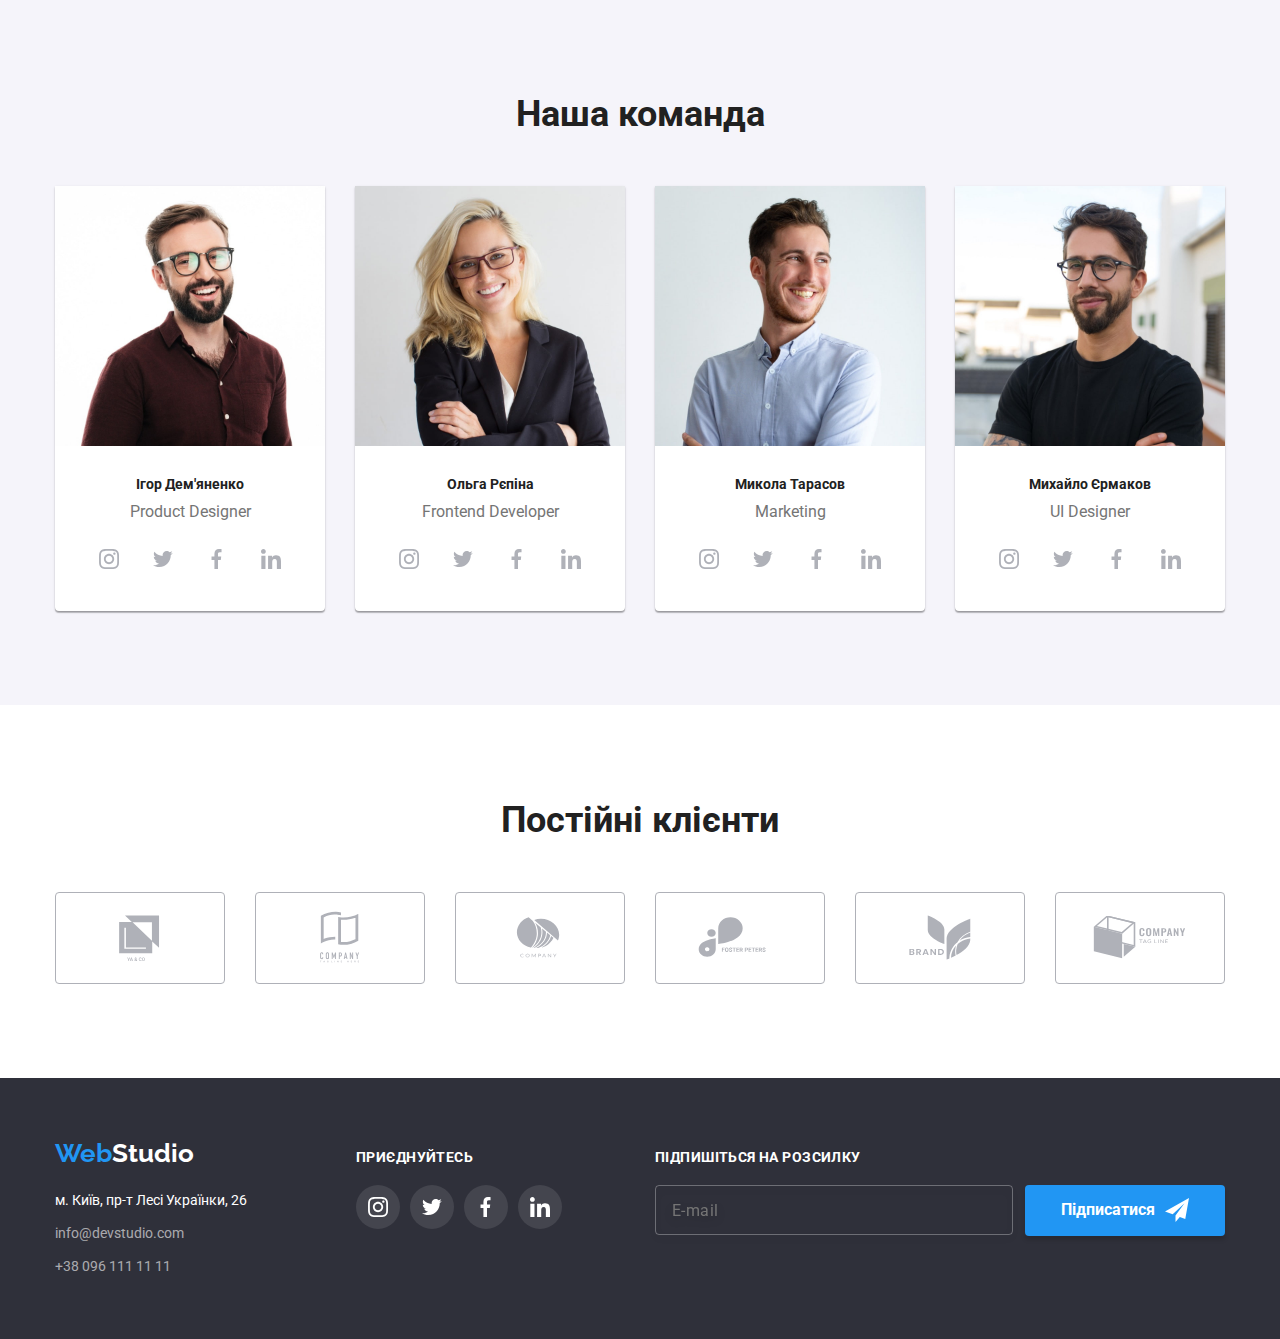
==== commit 04fc215b: "видаляе тестовий скрипт" ====
--- a/index.html
+++ b/index.html
@@ -443,8 +443,7 @@
         <div class="subscribe">
           <p class="welcome-text"><strong>Підпишіться на розсилку</strong></p>
           <form class="form-footer js-speaker-form">
-            <input type="email" class="form-input-footer" name="email" id="mail" />
-            <label for="mail" class="form-label-footer">E-mail</label>
+            <input type="email" class="form-input-footer" name="email" id="mail" placeholder="E-mail" />
             <button class="button button-hero btn-submit" type="submit">
               Підписатися<svg class="icon" width="24" height="24">
                 <use href="./images/icons.svg#send"></use>
--- a/css/styles.css
+++ b/css/styles.css
@@ -539,24 +539,6 @@
   border: 1px solid rgba(255, 255, 255, 0.3);
   filter: drop-shadow(0px 4px 4px rgba(0, 0, 0, 0.15));
   border-radius: 4px;
-  opacity: 1;
-  font-size: 16px;
-  line-height: 1.25;
-  letter-spacing: 0.03em;
-
-  color: rgba(255, 255, 255, 0.6);
-}
-
-.form-input-footer:focus + .form-label-footer {
-  opacity: 0;
-}
-
-.form-label-footer {
-  position: absolute;
-  top: 15px;
-  left: 16px;
-  display: flex;
-  align-items: center;
   font-size: 16px;
   line-height: 1.25;
   letter-spacing: 0.03em;
@@ -616,6 +598,7 @@
   position: absolute;
   top: 0;
   left: 0;
+  overflow: auto;
   width: 100%;
   height: 100%;
   background-color: var(--color-background-box);
@@ -635,6 +618,7 @@
 
 /* опис роботи */
 .job-description {
+  margin: 0;
   color: var(--color-white);
   padding: 63px 24px;
   font-size: 18px;
@@ -787,7 +771,6 @@
   line-height: 1.167;
   letter-spacing: 0.01em;
   margin-bottom: 4px;
-
   transition: color 250ms var(--timing-function);
 }
 
@@ -844,7 +827,6 @@
 /* прийняття умов відправки форми */
 
 .check {
-  
   display: flex;
   align-items: center;
   justify-content: center;
@@ -880,7 +862,15 @@
   cursor: pointer;
 }
 
+
   .checkbox:checked + .icon {
+  background-color: var(--color-accent);
+  border: transparent;
+  fill: var(--color-background);
+}
+
+.checkbox:hover + .icon,
+.checkbox:focus + .icon {
   background-color: var(--color-accent);
   border: transparent;
   fill: var(--color-background);
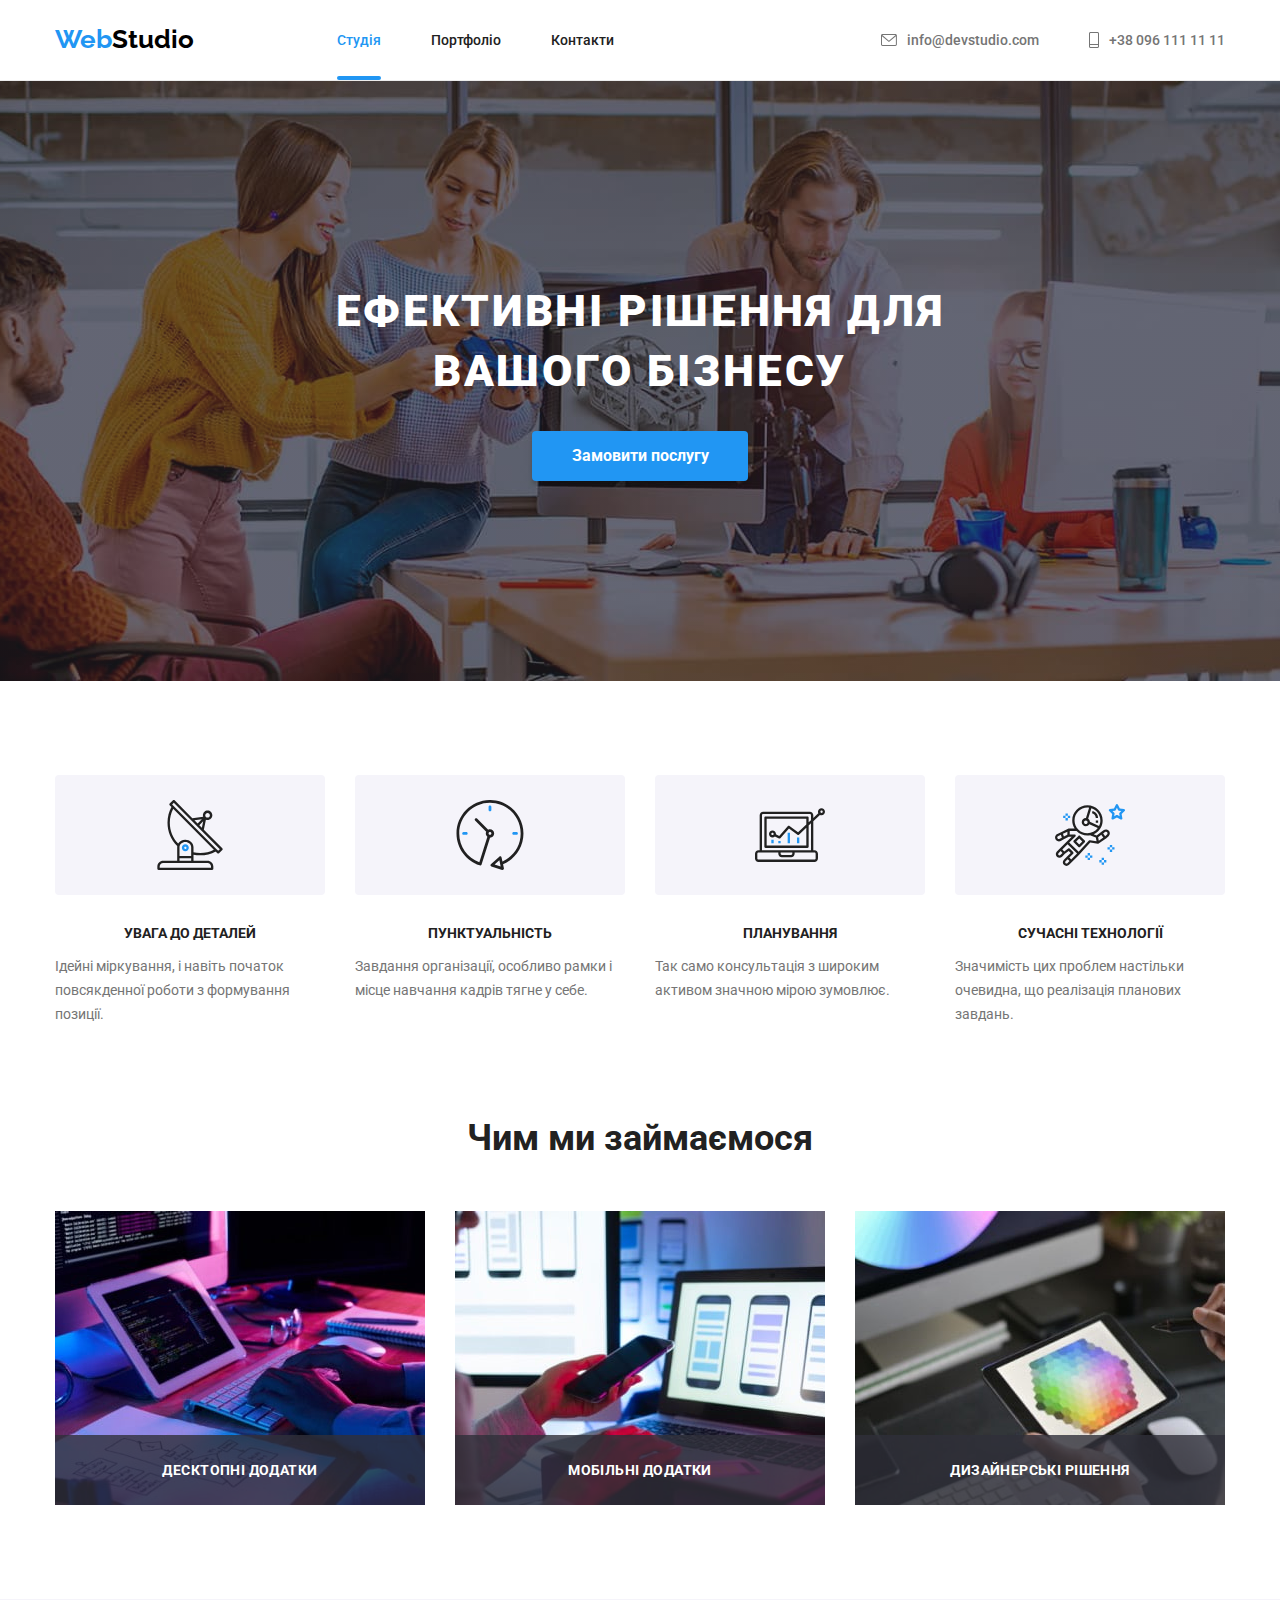
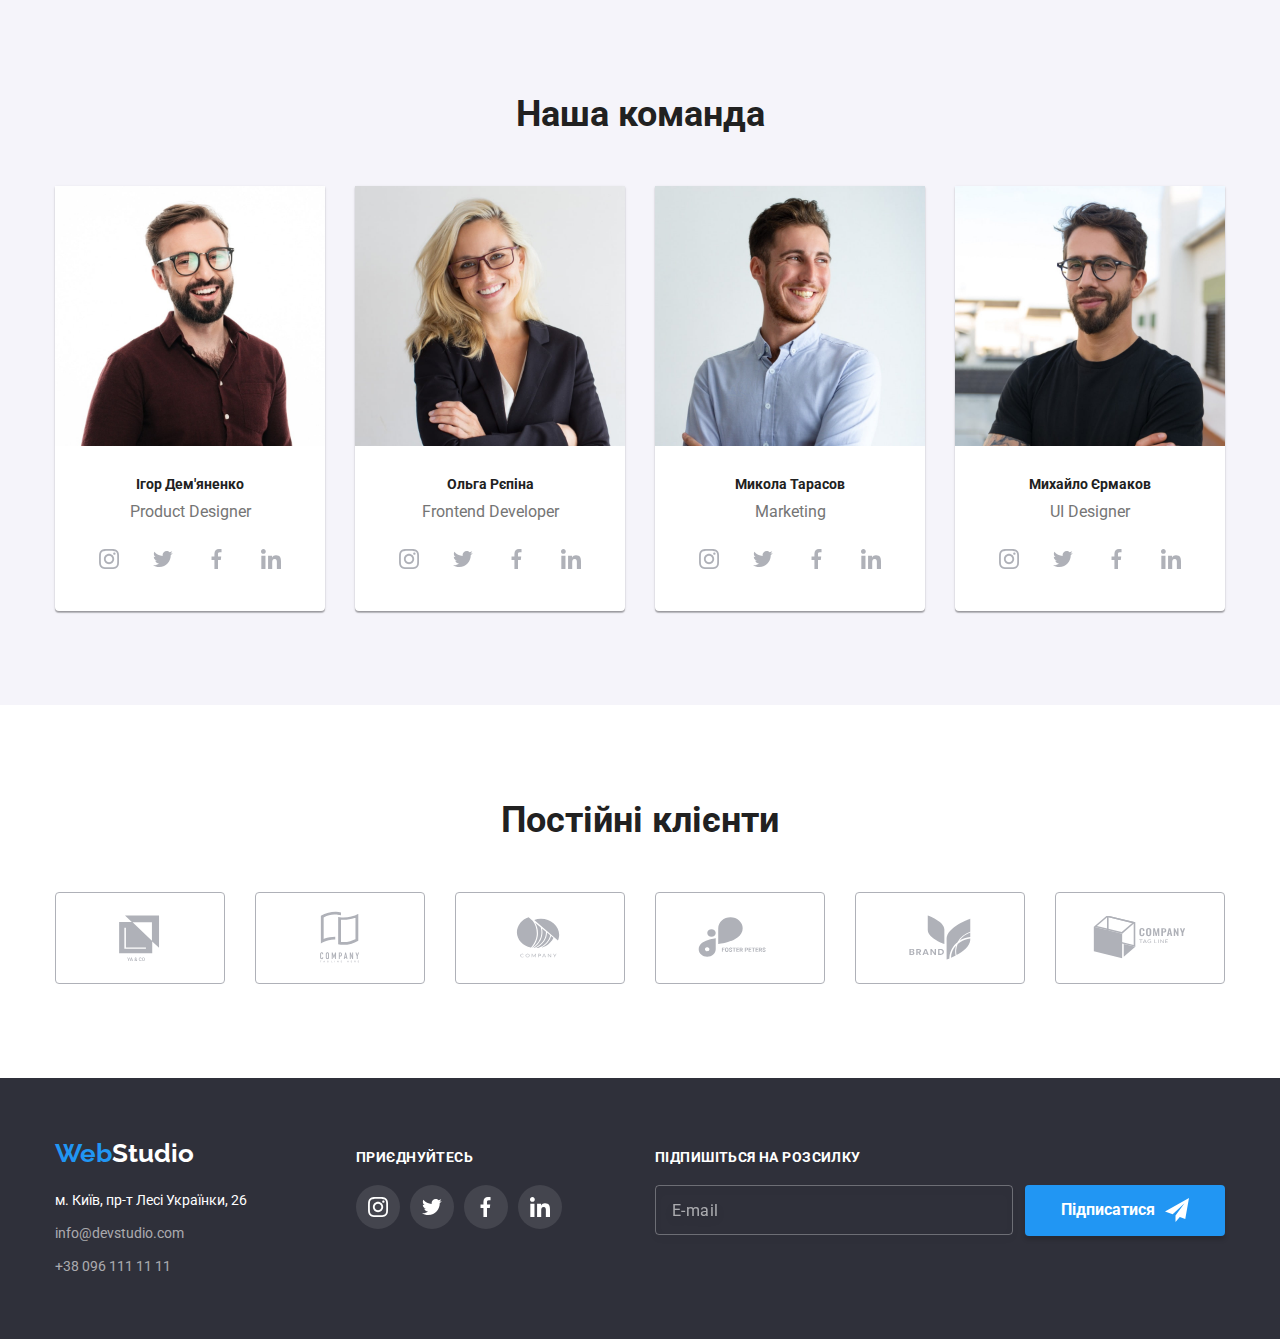
==== commit 9e1e830d: "робить правки у футорі для форми" ====
--- a/index.html
+++ b/index.html
@@ -443,7 +443,7 @@
         <div class="subscribe">
           <p class="welcome-text"><strong>Підпишіться на розсилку</strong></p>
           <form class="form-footer js-speaker-form">
-            <input type="email" class="form-input-footer" name="email" id="mail" placeholder="E-mail" />
+            <input type="email" class="form-input-footer" name="email" placeholder="E-mail" />
             <button class="button button-hero btn-submit" type="submit">
               Підписатися<svg class="icon" width="24" height="24">
                 <use href="./images/icons.svg#send"></use>
@@ -456,7 +456,7 @@
 
     <div class="bacdrop is-hidden" data-modal>
       <div class="modal">
-        <form class="form js-speaker-form">
+        <form class="form">
           <button class="button btn-close" data-modal-close type="button" aria-label="close">
             <svg class="icon" width="18" height="18">
               <use href="./images/icons.svg#close"></use>
@@ -467,7 +467,7 @@
 
           <p class="form-field">
             <label for="name" class="form-label">Ім'я</label>
-            <input type="name" class="form-input" name="name" id="name" />
+            <input type="text" class="form-input" name="name" id="name" />
             <svg class="icon" width="18" height="18">
               <use href="./images/icons.svg#person"></use>
             </svg>
@@ -501,9 +501,14 @@
           </p>
 
           <p class="check">
-            <label for="policy" class="form-label"><input type="checkbox" class="checkbox" name="policy" id="policy" /><svg class="icon" width="18" height="18">
-              <use href="./images/icons.svg#check"></use>
-            </svg>Погоджуюся з розсилкою та приймаю <a class="policy" href="http://">Умови договору</a>
+            <label for="policy" class="form-label"
+              ><input type="checkbox" class="checkbox" name="policy" id="policy" /><svg
+                class="icon"
+                width="18"
+                height="18"
+              >
+                <use href="./images/icons.svg#check"></use></svg
+              >Погоджуюся з розсилкою та приймаю <a class="policy" href="#">Умови договору</a>
             </label>
           </p>
 
@@ -512,17 +517,5 @@
       </div>
     </div>
     <script src="./js/modal.js"></script>
-
-    <script>
-      (() => {
-        document.querySelector(".js-speaker-form").addEventListener("submit", e => {
-          e.preventDefault();
-
-          new FormData(e.currentTarget).forEach((value, name) => console.log(`${name}: ${value}`));
-
-          e.currentTarget.reset();
-        });
-      })();
-    </script>
   </body>
 </html>
--- a/css/styles.css
+++ b/css/styles.css
@@ -5,6 +5,7 @@
   --font-weight-less: 500;
   --font-size-more: 16px;
   --font-size-less: 14px;
+
   /* колор */
   --color-primary: #757575;
   --color-secondary: #212121;
@@ -22,13 +23,17 @@
   --color-header-border: #ececec;
   --color-border-box: #eeeeee;
   --color-icon: #afb1b8;
-  --color-contact-tooter: rgba(255, 255, 255, 0.6);
+  --color-contact-footer: rgba(255, 255, 255, 0.6);
   /* анімація */
   --color-background-box: rgba(33, 150, 243, 0.9);
   --timing-function: cubic-bezier(0.4, 0, 0.2, 1);
   /*  */
   --fill-icon-dark: #212121;
-}
+
+  /* форми */
+  --border-form: 1px solid rgba(33, 33, 33, 0.2);
+}
+
 /* спадкодавець */
 body {
   background-color: var(--color-background);
@@ -156,7 +161,6 @@
   position: absolute;
   left: 0;
   bottom: 0;
-  display: block;
   width: 100%;
   height: 4px;
   border-radius: 2px;
@@ -441,7 +445,7 @@
 }
 
 .footer-conteiner {
- display: flex;
+  display: flex;
   align-items: baseline;
   gap: 93px;
 }
@@ -480,7 +484,7 @@
 }
 
 .contact-address {
-  color: rgba(255, 255, 255, 0.6);
+  color: var(--color-contact-footer);
   font-style: normal;
   font-weight: inherit;
   font-size: var(--font-size-less);
@@ -497,7 +501,7 @@
 
 .welcome-text {
   text-transform: uppercase;
-  font-size: 14px;
+  font-size: var(--font-size-less);
   line-height: 1.143;
   letter-spacing: 0.03em;
   color: var(--color-white);
@@ -512,7 +516,6 @@
 .welcome-link .icon {
   fill: var(--color-white);
 }
-
 
 .form-footer {
   position: relative;
@@ -539,11 +542,16 @@
   border: 1px solid rgba(255, 255, 255, 0.3);
   filter: drop-shadow(0px 4px 4px rgba(0, 0, 0, 0.15));
   border-radius: 4px;
-  font-size: 16px;
+  font-size: var(--font-size-more);
   line-height: 1.25;
   letter-spacing: 0.03em;
-
-  color: rgba(255, 255, 255, 0.6);
+  outline: none;
+  color: var(--color-white);
+  /* color: var(--color-contact-footer); */
+}
+
+.form-footer .form-input-footer::placeholder {
+  color: var(--color-contact-footer);
 }
 
 /* porfolio */
@@ -680,6 +688,7 @@
 
 .bacdrop.is-hidden {
   opacity: 0;
+  visibility: hidden;
   pointer-events: none;
 }
 
@@ -691,9 +700,10 @@
   position: absolute;
   top: 50%;
   left: 50%;
-
-  width: 528px;
-  height: 581px;
+  width: 100%;
+  max-width: 528px;
+  height: 100%;
+  max-height: 581px;
 
   background: var(--color-white);
   box-shadow: 0px 1px 3px rgba(0, 0, 0, 0.12), 0px 1px 1px rgba(0, 0, 0, 0.14),
@@ -731,12 +741,6 @@
 /* оформляння форм */
 /* форми у модальному вікні */
 
-/* Порядок оформлення стилів:
-1. Позиціювання єлементів
-2. Блочна модель (геометрія)
-3. Кольор та текст
-4. Ефекти (аніації, переходи) */
-
 textarea {
   resize: none;
 }
@@ -777,7 +781,7 @@
 .form-field > .form-input {
   height: 40px;
   padding: 12px 42px;
-  border: 1px solid rgba(33, 33, 33, 0.2);
+  border: var(--border-form);
   border-radius: 4px;
 
   transition: border 250ms var(--timing-function);
@@ -785,7 +789,7 @@
 
 .form-field .form-textarea {
   padding: 12px 16px;
-  border: 1px solid rgba(33, 33, 33, 0.2);
+  border: var(--border-form);
   border-radius: 4px;
 
   transition: border 250ms var(--timing-function);
@@ -840,17 +844,16 @@
   font-size: 14px;
   line-height: 1.714;
   letter-spacing: 0.03em;
-  user-select: none;
 }
 
 /* .check .icon { */
-  .form-label .icon {
+.form-label .icon {
   position: absolute;
   top: 50%;
   left: 0;
   width: 16px;
   height: 15px;
- 
+
   border: 2px solid var(--color-secondary);
   border-radius: 2px;
   background-color: var(--color-background);
@@ -858,19 +861,11 @@
   transform: translateY(-50%);
   fill: transparent;
   transition: border-color 250ms var(--timing-function),
-  background-color 250ms var(--timing-function);
+    background-color 250ms var(--timing-function);
   cursor: pointer;
 }
 
-
-  .checkbox:checked + .icon {
-  background-color: var(--color-accent);
-  border: transparent;
-  fill: var(--color-background);
-}
-
-.checkbox:hover + .icon,
-.checkbox:focus + .icon {
+.checkbox:checked + .icon {
   background-color: var(--color-accent);
   border: transparent;
   fill: var(--color-background);
